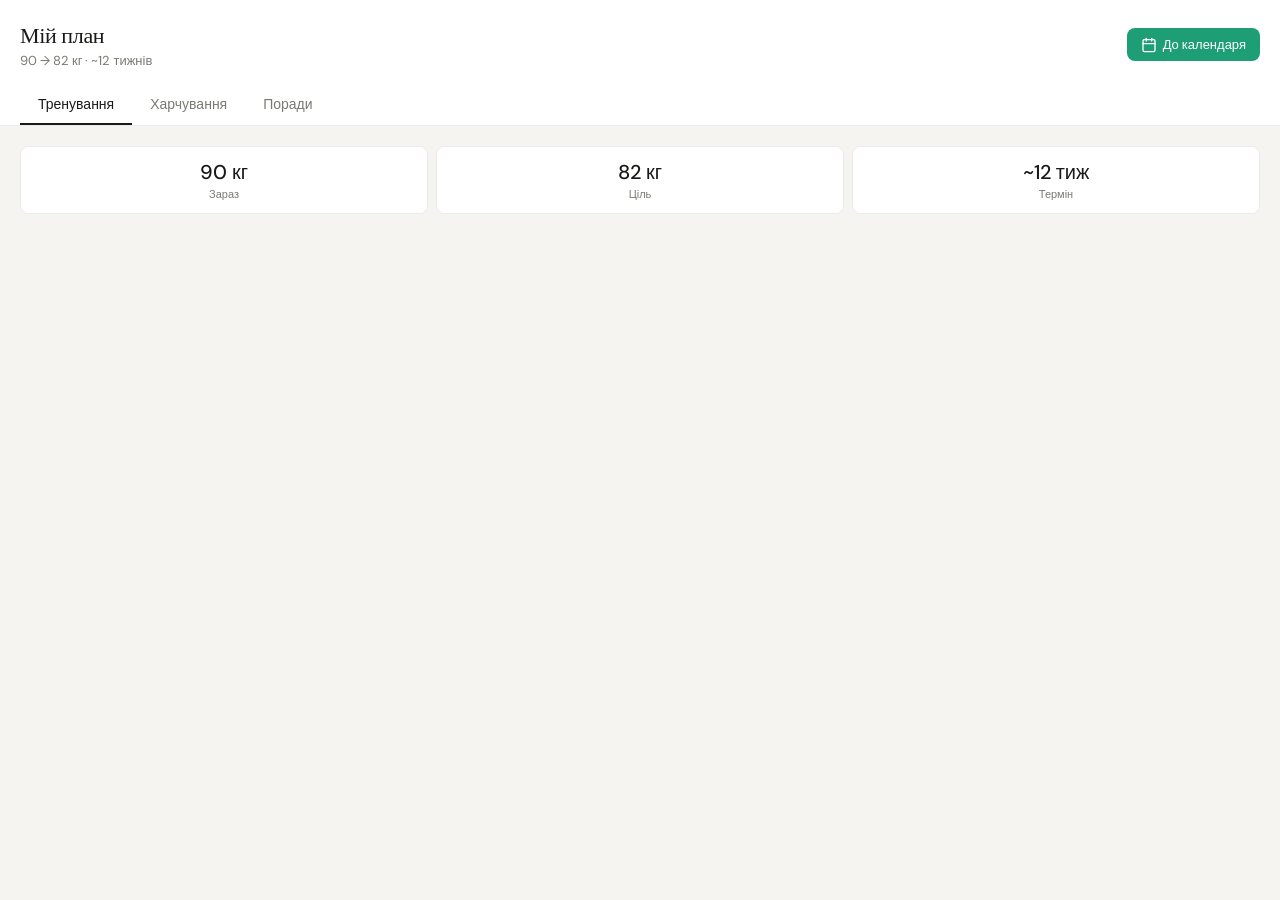
==== index.html @ 02385c47 "first_comm" ====
<!DOCTYPE html>
<html lang="en">

<head>
    <meta charset="UTF-8">
    <meta name="viewport" content="width=device-width, initial-scale=1.0">
    <title>Bryzhak_Plan_site</title>
    <link rel="stylesheet" href="./css/styles.css">
    <script src="./js/index.js"></script>
</head>

<body>

    <div class="header">
        <div class="header-top">
            <div>
                <div class="header-title">Мій план</div>
                <div class="header-sub">90 → 82 кг · ~12 тижнів</div>
            </div>
            <button class="cal-btn" onclick="openCalModal()">
                <svg width="16" height="16" viewBox="0 0 24 24" fill="none" stroke="currentColor" stroke-width="2"
                    stroke-linecap="round" stroke-linejoin="round">
                    <rect x="3" y="4" width="18" height="18" rx="2" />
                    <line x1="16" y1="2" x2="16" y2="6" />
                    <line x1="8" y1="2" x2="8" y2="6" />
                    <line x1="3" y1="10" x2="21" y2="10" />
                </svg>
                До календаря
            </button>
        </div>
        <div class="tabs">
            <button class="tab active" onclick="switchTab('workout')">Тренування</button>
            <button class="tab" onclick="switchTab('nutrition')">Харчування</button>
            <button class="tab" onclick="switchTab('tips')">Поради</button>
        </div>
    </div>

    <div class="content">

        <!-- WORKOUT -->
        <div id="sec-workout" class="section active">
            <div class="stats">
                <div class="stat">
                    <div class="stat-val">90 кг</div>
                    <div class="stat-lbl">Зараз</div>
                </div>
                <div class="stat">
                    <div class="stat-val">82 кг</div>
                    <div class="stat-lbl">Ціль</div>
                </div>
                <div class="stat">
                    <div class="stat-val">~12 тиж</div>
                    <div class="stat-lbl">Термін</div>
                </div>
            </div>
            <div class="week-sched" id="week-sched"></div>
            <div id="workout-content"></div>
        </div>

        <!-- NUTRITION -->
        <div id="sec-nutrition" class="section">
            <div class="note">Без яєць · ~2000–2100 ккал/день · Білок 155–170 г · 5 прийомів їжі</div>
            <div class="week-nav">
                <span class="week-nav-label">Тиждень:</span>
                <button class="wk-btn active" id="btn-w1" onclick="showWeek(1)">1</button>
                <button class="wk-btn" id="btn-w2" onclick="showWeek(2)">2</button>
            </div>
            <div id="nutrition-content"></div>
        </div>

        <!-- TIPS -->
        <div id="sec-tips" class="section">
            <div class="card">
                <div class="tip-section-title">Тренування</div>
                <div class="tip-row"><span class="tip-icon">⏱</span><span>Розминка 5–7 хв перед кожним тренуванням —
                        суглобова гімнастика + легка кардіо</span></div>
                <div class="tip-row"><span class="tip-icon">🏋</span><span>Вага гантелей: останні 2 повтори мають бути
                        важкими, але без втрати техніки</span></div>
                <div class="tip-row"><span class="tip-icon">🏃</span><span>Пробіжки у розмовному темпі — 20–30 хв
                        достатньо для жироспалювання</span></div>
                <div class="tip-row"><span class="tip-icon">⏸</span><span>Відпочинок між підходами 60–90 сек — не
                        більше, щоб пульс залишався підвищеним</span></div>
                <div class="tip-row"><span class="tip-icon">📈</span><span>Кожні 2 тижні збільшуй вагу на 1–2 кг або
                        додавай 1–2 повтори в підході</span></div>
                <div class="tip-row"><span class="tip-icon">🤸</span><span>Розтяжка 5–10 хв після тренування — знижує
                        болючість м'язів наступного дня</span></div>
            </div>
            <div class="card">
                <div class="tip-section-title">Харчування</div>
                <div class="tip-row"><span class="tip-icon">💧</span><span>Вода 2.5–3 л на день — в дні тренувань
                        обов'язково, навіть якщо не хочеться</span></div>
                <div class="tip-row"><span class="tip-icon">🕐</span><span>Їж кожні 3–4 години, не пропускай прийоми —
                        це запобігає переїданню ввечері</span></div>
                <div class="tip-row"><span class="tip-icon">🥩</span><span>Білок (курка, риба, сир, йогурт) — в кожному
                        прийомі їжі без винятку</span></div>
                <div class="tip-row"><span class="tip-icon">🌙</span><span>Вечеря: тільки білок + овочі, без каш і хліба
                        після 18:00</span></div>
                <div class="tip-row"><span class="tip-icon">🚫</span><span>Виключи цукор, солодкі напої, фастфуд і
                        алкоголь на весь період схуднення</span></div>
                <div class="tip-row"><span class="tip-icon">⚖️</span><span>Зважуйся раз на тиждень вранці натще — не
                        частіше, щоб не демотивуватись</span></div>
            </div>
            <div class="card">
                <div class="tip-section-title">Відновлення</div>
                <div class="tip-row"><span class="tip-icon">😴</span><span>Сон 7–8 годин — найважливіший фактор: без сну
                        жир горить повільно, м'язи не ростуть</span></div>
                <div class="tip-row"><span class="tip-icon">🚶</span><span>Якщо дуже болять м'язи — легка прогулянка
                        20–30 хв замість відпочинку лежачи</span></div>
                <div class="tip-row"><span class="tip-icon">❤️</span><span>Слухай тіло: різкий біль у суглобах — сигнал
                        зупинитись і перевірити техніку</span></div>
            </div>
        </div>

    </div>

    <!-- Calendar Modal -->
    <div class="modal-overlay" id="cal-modal" onclick="closeIfOverlay(event)">
        <div class="modal">
            <div class="modal-title">Додати до календаря</div>
            <div class="modal-sub">Вкажи дату першого понеділка тренувань — і я створю .ics файл з усіма тренуваннями на
                12 тижнів для Apple Calendar.</div>
            <div class="modal-label">Дата початку (понеділок)</div>
            <input type="date" class="date-input" id="start-date">
            <div class="modal-actions">
                <button class="btn-secondary" onclick="closeCalModal()">Скасувати</button>
                <button class="btn-primary" onclick="generateICS()">Завантажити .ics</button>
            </div>
        </div>
    </div>

    <div class="toast" id="toast">Файл завантажено!</div>

</body>

</html>
---- css/styles.css ----
@import url('https://fonts.googleapis.com/css2?family=DM+Sans:wght@300;400;500&family=DM+Serif+Display&display=swap');

:root {
    --bg: #f5f4f0;
    --card: #ffffff;
    --text: #1a1a18;
    --muted: #7a7a74;
    --border: rgba(0, 0, 0, 0.08);
    --teal: #1D9E75;
    --teal-bg: #E1F5EE;
    --teal-text: #085041;
    --blue: #185FA5;
    --blue-bg: #E6F1FB;
    --blue-text: #0C447C;
    --coral: #D85A30;
    --coral-bg: #FAECE7;
    --coral-text: #712B13;
    --gray-bg: #F1EFE8;
    --gray-text: #444441;
    --radius: 14px;
    --radius-sm: 8px;
}

* {
    box-sizing: border-box;
    margin: 0;
    padding: 0;
}

body {
    font-family: 'DM Sans', sans-serif;
    background: var(--bg);
    color: var(--text);
    min-height: 100vh;
    padding-bottom: 2rem;
}

/* Header */
.header {
    background: var(--card);
    border-bottom: 1px solid var(--border);
    padding: 1.25rem 1.25rem 0;
    position: sticky;
    top: 0;
    z-index: 100;
}

.header-top {
    display: flex;
    align-items: center;
    justify-content: space-between;
    margin-bottom: 1rem;
}

.header-title {
    font-family: 'DM Serif Display', serif;
    font-size: 22px;
    font-weight: 400;
    letter-spacing: -0.3px;
}

.header-sub {
    font-size: 13px;
    color: var(--muted);
    margin-top: 2px;
}

.cal-btn {
    display: flex;
    align-items: center;
    gap: 6px;
    padding: 8px 14px;
    background: var(--teal);
    color: #fff;
    border: none;
    border-radius: var(--radius-sm);
    font-family: 'DM Sans', sans-serif;
    font-size: 13px;
    font-weight: 500;
    cursor: pointer;
    white-space: nowrap;
}

.cal-btn:active {
    opacity: 0.85;
}

/* Tabs */
.tabs {
    display: flex;
    gap: 0;
    overflow-x: auto;
    scrollbar-width: none;
}

.tabs::-webkit-scrollbar {
    display: none;
}

.tab {
    padding: 10px 18px;
    font-family: 'DM Sans', sans-serif;
    font-size: 14px;
    font-weight: 400;
    color: var(--muted);
    background: none;
    border: none;
    border-bottom: 2px solid transparent;
    cursor: pointer;
    white-space: nowrap;
    transition: color 0.15s;
}

.tab.active {
    color: var(--text);
    font-weight: 500;
    border-bottom-color: var(--text);
}

/* Content */
.content {
    padding: 1.25rem;
}

.section {
    display: none;
}

.section.active {
    display: block;
}

/* Stats */
.stats {
    display: grid;
    grid-template-columns: repeat(3, 1fr);
    gap: 8px;
    margin-bottom: 1.25rem;
}

.stat {
    background: var(--card);
    border-radius: var(--radius-sm);
    padding: 0.75rem;
    text-align: center;
    border: 1px solid var(--border);
}

.stat-val {
    font-size: 20px;
    font-weight: 500;
}

.stat-lbl {
    font-size: 11px;
    color: var(--muted);
    margin-top: 2px;
}

/* Week schedule */
.week-sched {
    display: grid;
    grid-template-columns: repeat(7, 1fr);
    gap: 6px;
    margin-bottom: 1.25rem;
}

.day-pill {
    background: var(--card);
    border: 1px solid var(--border);
    border-radius: var(--radius-sm);
    padding: 8px 4px;
    text-align: center;
    cursor: pointer;
    transition: border-color 0.15s, background 0.15s;
    -webkit-tap-highlight-color: transparent;
}

.day-pill.active {
    border-color: var(--text);
    background: var(--text);
}

.day-pill.active .dp-label {
    color: #fff;
}

.day-pill.active .dp-short {
    color: rgba(255, 255, 255, 0.6);
}

.dp-label {
    font-size: 12px;
    font-weight: 500;
    margin-bottom: 5px;
}

.dp-dot {
    width: 7px;
    height: 7px;
    border-radius: 50%;
    margin: 0 auto 4px;
}

.dp-short {
    font-size: 9px;
    color: var(--muted);
    line-height: 1.2;
}

.dot-teal {
    background: var(--teal);
}

.dot-blue {
    background: var(--blue);
}

.dot-coral {
    background: var(--coral);
}

.dot-gray {
    background: #bbb;
}

/* Cards */
.card {
    background: var(--card);
    border-radius: var(--radius);
    border: 1px solid var(--border);
    padding: 1.1rem 1.25rem;
    margin-bottom: 1rem;
}

.card-header {
    display: flex;
    align-items: center;
    gap: 12px;
    margin-bottom: 1rem;
}

.card-icon {
    width: 38px;
    height: 38px;
    border-radius: var(--radius-sm);
    display: flex;
    align-items: center;
    justify-content: center;
    font-size: 18px;
    flex-shrink: 0;
}

.icon-teal {
    background: var(--teal-bg);
    color: var(--teal);
}

.icon-blue {
    background: var(--blue-bg);
    color: var(--blue);
}

.icon-coral {
    background: var(--coral-bg);
    color: var(--coral);
}

.icon-gray {
    background: var(--gray-bg);
    color: #666;
}

.card-title {
    font-size: 15px;
    font-weight: 500;
}

.card-sub {
    font-size: 12px;
    color: var(--muted);
    margin-top: 2px;
}

.ex-row {
    display: flex;
    justify-content: space-between;
    align-items: center;
    padding: 7px 0;
    border-bottom: 1px solid var(--border);
    font-size: 14px;
    gap: 8px;
}

.ex-row:last-child {
    border-bottom: none;
}

.ex-name {
    flex: 1;
}

.ex-sets {
    font-size: 12px;
    color: var(--muted);
    text-align: right;
    white-space: nowrap;
}

/* Nutrition */
.note {
    background: var(--card);
    border: 1px solid var(--border);
    border-radius: var(--radius-sm);
    padding: 0.65rem 1rem;
    font-size: 13px;
    color: var(--muted);
    margin-bottom: 1rem;
}

.week-nav {
    display: flex;
    align-items: center;
    gap: 8px;
    margin-bottom: 1rem;
}

.week-nav-label {
    font-size: 14px;
    font-weight: 500;
}

.wk-btn {
    padding: 5px 16px;
    font-size: 13px;
    font-family: 'DM Sans', sans-serif;
    border: 1px solid var(--border);
    border-radius: var(--radius-sm);
    background: var(--card);
    color: var(--muted);
    cursor: pointer;
}

.wk-btn.active {
    background: var(--text);
    color: #fff;
    border-color: var(--text);
}

.meal-grid {
    display: grid;
    grid-template-columns: 1fr 1fr;
    gap: 8px;
}

.meal-card {
    background: var(--bg);
    border-radius: var(--radius-sm);
    padding: 0.7rem 0.85rem;
    font-size: 13px;
}

.meal-time {
    font-size: 10px;
    color: var(--muted);
    margin-bottom: 2px;
}

.meal-name {
    font-weight: 500;
    margin-bottom: 2px;
    font-size: 13px;
}

.meal-desc {
    color: var(--muted);
    font-size: 11px;
    line-height: 1.4;
}

/* Tips */
.tip-row {
    display: flex;
    gap: 10px;
    padding: 6px 0;
    border-bottom: 1px solid var(--border);
    font-size: 13px;
    line-height: 1.5;
    color: var(--text);
}

.tip-row:last-child {
    border-bottom: none;
}

.tip-icon {
    color: var(--muted);
    flex-shrink: 0;
    font-size: 16px;
    margin-top: 1px;
}

.tip-section-title {
    font-size: 15px;
    font-weight: 500;
    margin-bottom: 0.75rem;
}

/* Calendar modal */
.modal-overlay {
    display: none;
    position: fixed;
    inset: 0;
    background: rgba(0, 0, 0, 0.4);
    z-index: 200;
    align-items: flex-end;
    justify-content: center;
}

.modal-overlay.open {
    display: flex;
}

.modal {
    background: var(--card);
    border-radius: var(--radius) var(--radius) 0 0;
    padding: 1.5rem 1.25rem;
    width: 100%;
    max-width: 480px;
}

.modal-title {
    font-family: 'DM Serif Display', serif;
    font-size: 20px;
    margin-bottom: 0.5rem;
}

.modal-sub {
    font-size: 14px;
    color: var(--muted);
    margin-bottom: 1.25rem;
    line-height: 1.5;
}

.modal-label {
    font-size: 13px;
    font-weight: 500;
    margin-bottom: 6px;
    color: var(--muted);
}

.date-input {
    width: 100%;
    padding: 10px 14px;
    border: 1px solid var(--border);
    border-radius: var(--radius-sm);
    font-family: 'DM Sans', sans-serif;
    font-size: 15px;
    background: var(--bg);
    color: var(--text);
    margin-bottom: 1rem;
    -webkit-appearance: none;
}

.modal-actions {
    display: flex;
    gap: 10px;
}

.btn-primary {
    flex: 1;
    padding: 12px;
    background: var(--teal);
    color: #fff;
    border: none;
    border-radius: var(--radius-sm);
    font-family: 'DM Sans', sans-serif;
    font-size: 15px;
    font-weight: 500;
    cursor: pointer;
}

.btn-secondary {
    padding: 12px 20px;
    background: var(--bg);
    color: var(--muted);
    border: 1px solid var(--border);
    border-radius: var(--radius-sm);
    font-family: 'DM Sans', sans-serif;
    font-size: 15px;
    cursor: pointer;
}

.toast {
    display: none;
    position: fixed;
    bottom: 1.5rem;
    left: 50%;
    transform: translateX(-50%);
    background: var(--text);
    color: #fff;
    padding: 10px 20px;
    border-radius: 100px;
    font-size: 13px;
    z-index: 300;
    white-space: nowrap;
}

.toast.show {
    display: block;
}
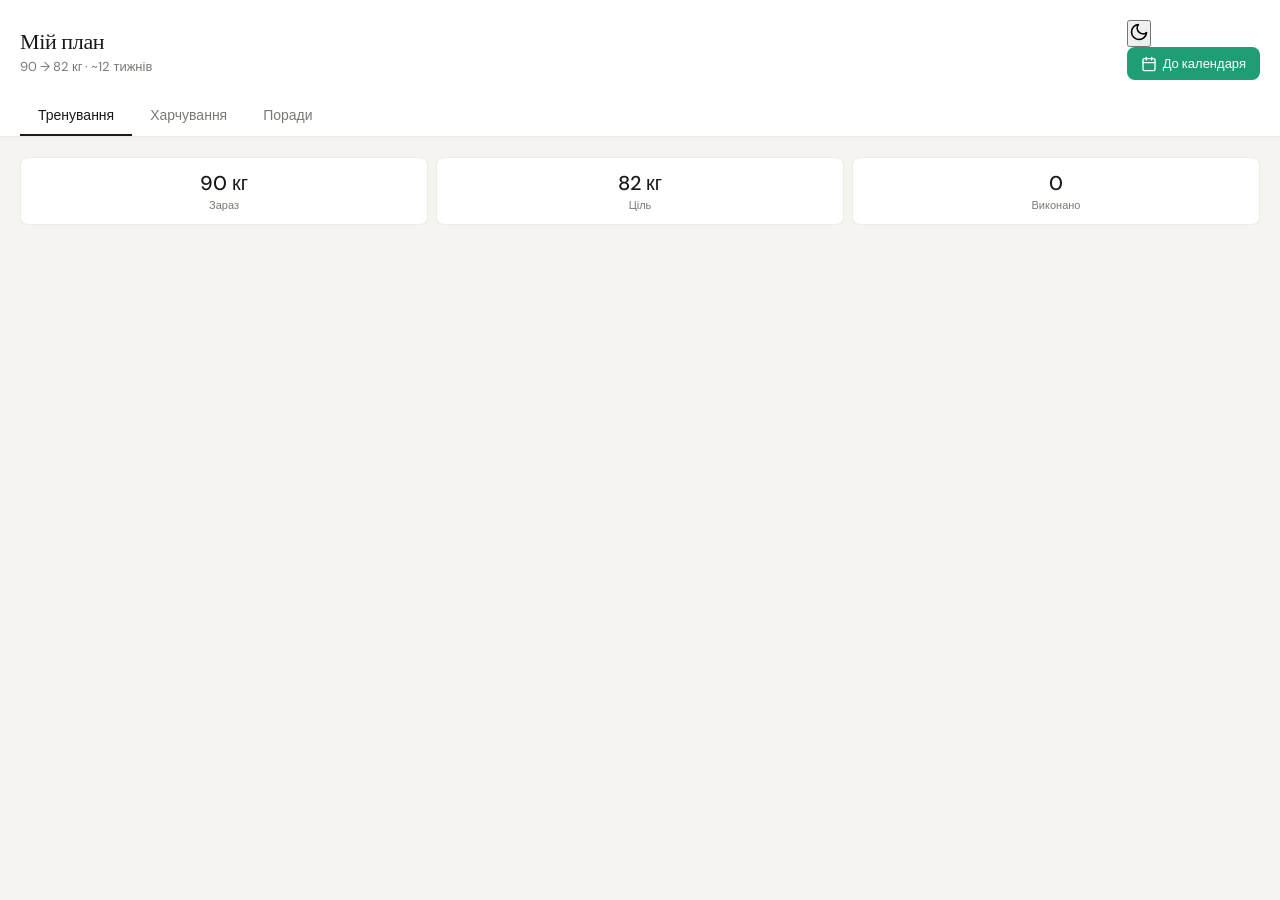
==== commit 2331c8fb: "new_icon" ====
--- a/index.html
+++ b/index.html
@@ -1,44 +1,81 @@
 <!DOCTYPE html>
-<html lang="en">
+<html lang="uk">
 
 <head>
     <meta charset="UTF-8">
     <meta name="viewport" content="width=device-width, initial-scale=1.0">
-    <title>Bryzhak_Plan_site</title>
+    <title>Мій план тренувань</title>
+
+    <!-- PWA -->
+    <link rel="manifest" href="manifest.json">
+    <meta name="theme-color" content="#1D9E75" id="theme-color-meta">
+    <meta name="apple-mobile-web-app-capable" content="yes">
+    <meta name="apple-mobile-web-app-status-bar-style" content="default">
+    <meta name="apple-mobile-web-app-title" content="Тренування">
+    <link rel="apple-touch-icon" href=".//icons/main-icon-192.png">
+
+    <!-- Styles -->
     <link rel="stylesheet" href="./css/styles.css">
-    <script src="./js/index.js"></script>
+    <link rel="preconnect" href="https://fonts.googleapis.com">
+    <link rel="preconnect" href="https://fonts.gstatic.com" crossorigin>
+    <link href="https://fonts.googleapis.com/css2?family=DM+Sans:wght@300;400;500&family=DM+Serif+Display&display=swap"
+        rel="stylesheet">
 </head>
 
 <body>
 
-    <div class="header">
+    <!-- HEADER -->
+    <header class="header">
         <div class="header-top">
             <div>
-                <div class="header-title">Мій план</div>
-                <div class="header-sub">90 → 82 кг · ~12 тижнів</div>
+                <h1 class="header-title">Мій план</h1>
+                <p class="header-sub">90 → 82 кг · ~12 тижнів</p>
             </div>
-            <button class="cal-btn" onclick="openCalModal()">
-                <svg width="16" height="16" viewBox="0 0 24 24" fill="none" stroke="currentColor" stroke-width="2"
-                    stroke-linecap="round" stroke-linejoin="round">
-                    <rect x="3" y="4" width="18" height="18" rx="2" />
-                    <line x1="16" y1="2" x2="16" y2="6" />
-                    <line x1="8" y1="2" x2="8" y2="6" />
-                    <line x1="3" y1="10" x2="21" y2="10" />
-                </svg>
-                До календаря
-            </button>
+            <div class="header-actions">
+                <!-- Dark theme toggle -->
+                <button class="icon-btn" id="theme-toggle" onclick="toggleTheme()" aria-label="Змінити тему">
+                    <svg id="icon-sun" width="20" height="20" viewBox="0 0 24 24" fill="none" stroke="currentColor"
+                        stroke-width="2" stroke-linecap="round" stroke-linejoin="round" style="display:none">
+                        <circle cx="12" cy="12" r="5" />
+                        <line x1="12" y1="1" x2="12" y2="3" />
+                        <line x1="12" y1="21" x2="12" y2="23" />
+                        <line x1="4.22" y1="4.22" x2="5.64" y2="5.64" />
+                        <line x1="18.36" y1="18.36" x2="19.78" y2="19.78" />
+                        <line x1="1" y1="12" x2="3" y2="12" />
+                        <line x1="21" y1="12" x2="23" y2="12" />
+                        <line x1="4.22" y1="19.78" x2="5.64" y2="18.36" />
+                        <line x1="18.36" y1="5.64" x2="19.78" y2="4.22" />
+                    </svg>
+                    <svg id="icon-moon" width="20" height="20" viewBox="0 0 24 24" fill="none" stroke="currentColor"
+                        stroke-width="2" stroke-linecap="round" stroke-linejoin="round">
+                        <path d="M21 12.79A9 9 0 1 1 11.21 3 7 7 0 0 0 21 12.79z" />
+                    </svg>
+                </button>
+                <!-- Calendar button -->
+                <button class="cal-btn" onclick="openCalModal()">
+                    <svg width="16" height="16" viewBox="0 0 24 24" fill="none" stroke="currentColor" stroke-width="2"
+                        stroke-linecap="round" stroke-linejoin="round">
+                        <rect x="3" y="4" width="18" height="18" rx="2" />
+                        <line x1="16" y1="2" x2="16" y2="6" />
+                        <line x1="8" y1="2" x2="8" y2="6" />
+                        <line x1="3" y1="10" x2="21" y2="10" />
+                    </svg>
+                    До календаря
+                </button>
+            </div>
         </div>
-        <div class="tabs">
+        <nav class="tabs">
             <button class="tab active" onclick="switchTab('workout')">Тренування</button>
             <button class="tab" onclick="switchTab('nutrition')">Харчування</button>
             <button class="tab" onclick="switchTab('tips')">Поради</button>
-        </div>
-    </div>
+        </nav>
+    </header>
 
-    <div class="content">
+    <!-- MAIN -->
+    <main class="content">
 
         <!-- WORKOUT -->
-        <div id="sec-workout" class="section active">
+        <section id="sec-workout" class="section active">
             <div class="stats">
                 <div class="stat">
                     <div class="stat-val">90 кг</div>
@@ -48,30 +85,30 @@
                     <div class="stat-val">82 кг</div>
                     <div class="stat-lbl">Ціль</div>
                 </div>
-                <div class="stat">
-                    <div class="stat-val">~12 тиж</div>
-                    <div class="stat-lbl">Термін</div>
+                <div class="stat" id="stat-done">
+                    <div class="stat-val" id="stat-done-val">0</div>
+                    <div class="stat-lbl">Виконано</div>
                 </div>
             </div>
             <div class="week-sched" id="week-sched"></div>
             <div id="workout-content"></div>
-        </div>
+        </section>
 
         <!-- NUTRITION -->
-        <div id="sec-nutrition" class="section">
-            <div class="note">Без яєць · ~2000–2100 ккал/день · Білок 155–170 г · 5 прийомів їжі</div>
+        <section id="sec-nutrition" class="section">
+            <p class="note">Без яєць · ~2000–2100 ккал/день · Білок 155–170 г · 5 прийомів їжі</p>
             <div class="week-nav">
                 <span class="week-nav-label">Тиждень:</span>
                 <button class="wk-btn active" id="btn-w1" onclick="showWeek(1)">1</button>
                 <button class="wk-btn" id="btn-w2" onclick="showWeek(2)">2</button>
             </div>
             <div id="nutrition-content"></div>
-        </div>
+        </section>
 
         <!-- TIPS -->
-        <div id="sec-tips" class="section">
+        <section id="sec-tips" class="section">
             <div class="card">
-                <div class="tip-section-title">Тренування</div>
+                <h2 class="tip-section-title">Тренування</h2>
                 <div class="tip-row"><span class="tip-icon">⏱</span><span>Розминка 5–7 хв перед кожним тренуванням —
                         суглобова гімнастика + легка кардіо</span></div>
                 <div class="tip-row"><span class="tip-icon">🏋</span><span>Вага гантелей: останні 2 повтори мають бути
@@ -86,7 +123,7 @@
                         болючість м'язів наступного дня</span></div>
             </div>
             <div class="card">
-                <div class="tip-section-title">Харчування</div>
+                <h2 class="tip-section-title">Харчування</h2>
                 <div class="tip-row"><span class="tip-icon">💧</span><span>Вода 2.5–3 л на день — в дні тренувань
                         обов'язково, навіть якщо не хочеться</span></div>
                 <div class="tip-row"><span class="tip-icon">🕐</span><span>Їж кожні 3–4 години, не пропускай прийоми —
@@ -101,7 +138,7 @@
                         частіше, щоб не демотивуватись</span></div>
             </div>
             <div class="card">
-                <div class="tip-section-title">Відновлення</div>
+                <h2 class="tip-section-title">Відновлення</h2>
                 <div class="tip-row"><span class="tip-icon">😴</span><span>Сон 7–8 годин — найважливіший фактор: без сну
                         жир горить повільно, м'язи не ростуть</span></div>
                 <div class="tip-row"><span class="tip-icon">🚶</span><span>Якщо дуже болять м'язи — легка прогулянка
@@ -109,17 +146,17 @@
                 <div class="tip-row"><span class="tip-icon">❤️</span><span>Слухай тіло: різкий біль у суглобах — сигнал
                         зупинитись і перевірити техніку</span></div>
             </div>
-        </div>
+        </section>
 
-    </div>
+    </main>
 
-    <!-- Calendar Modal -->
+    <!-- CALENDAR MODAL -->
     <div class="modal-overlay" id="cal-modal" onclick="closeIfOverlay(event)">
         <div class="modal">
-            <div class="modal-title">Додати до календаря</div>
-            <div class="modal-sub">Вкажи дату першого понеділка тренувань — і я створю .ics файл з усіма тренуваннями на
-                12 тижнів для Apple Calendar.</div>
-            <div class="modal-label">Дата початку (понеділок)</div>
+            <h2 class="modal-title">Додати до календаря</h2>
+            <p class="modal-sub">Вкажи дату першого понеділка — я створю .ics файл з тренуваннями на 12 тижнів для Apple
+                Calendar.</p>
+            <label class="modal-label" for="start-date">Дата початку (понеділок)</label>
             <input type="date" class="date-input" id="start-date">
             <div class="modal-actions">
                 <button class="btn-secondary" onclick="closeCalModal()">Скасувати</button>
@@ -128,8 +165,10 @@
         </div>
     </div>
 
-    <div class="toast" id="toast">Файл завантажено!</div>
+    <div class="toast" id="toast"></div>
 
+    <script src="js/data.js"></script>
+    <script src="js/app.js"></script>
 </body>
 
 </html>
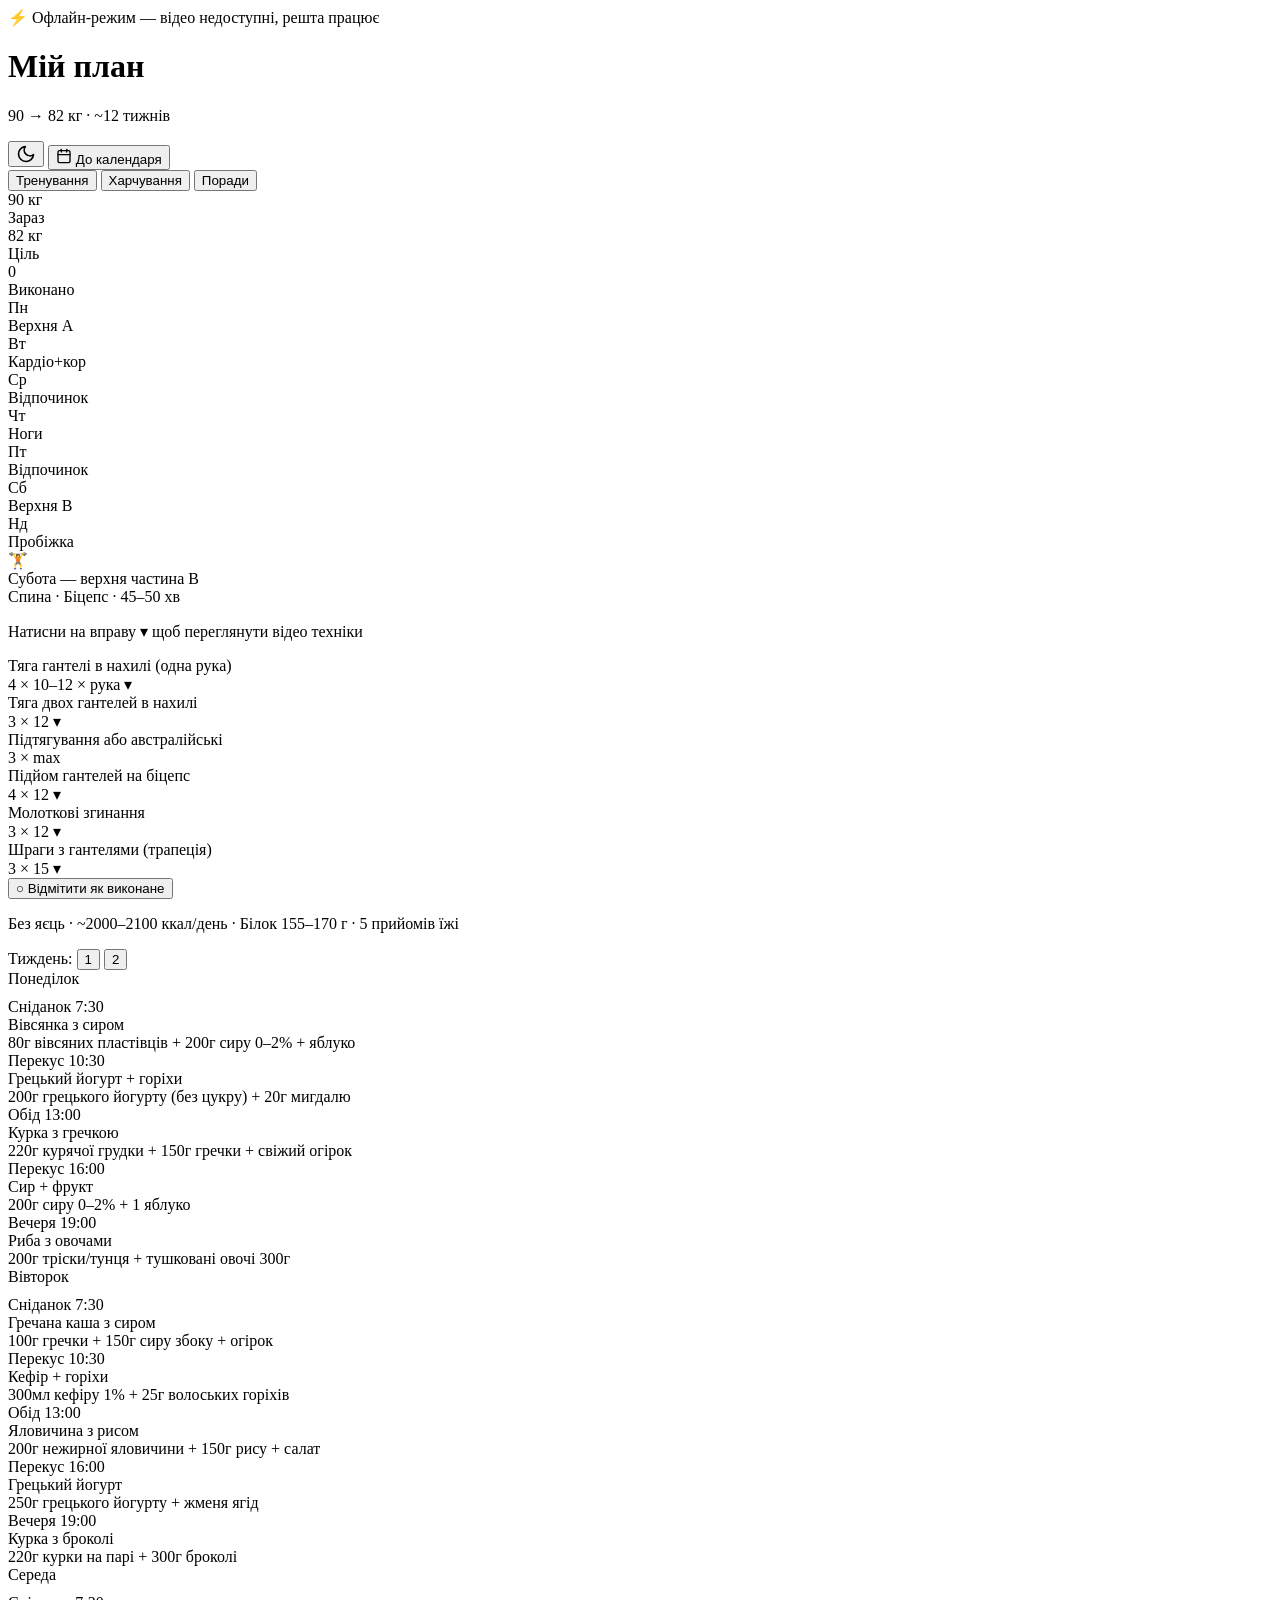
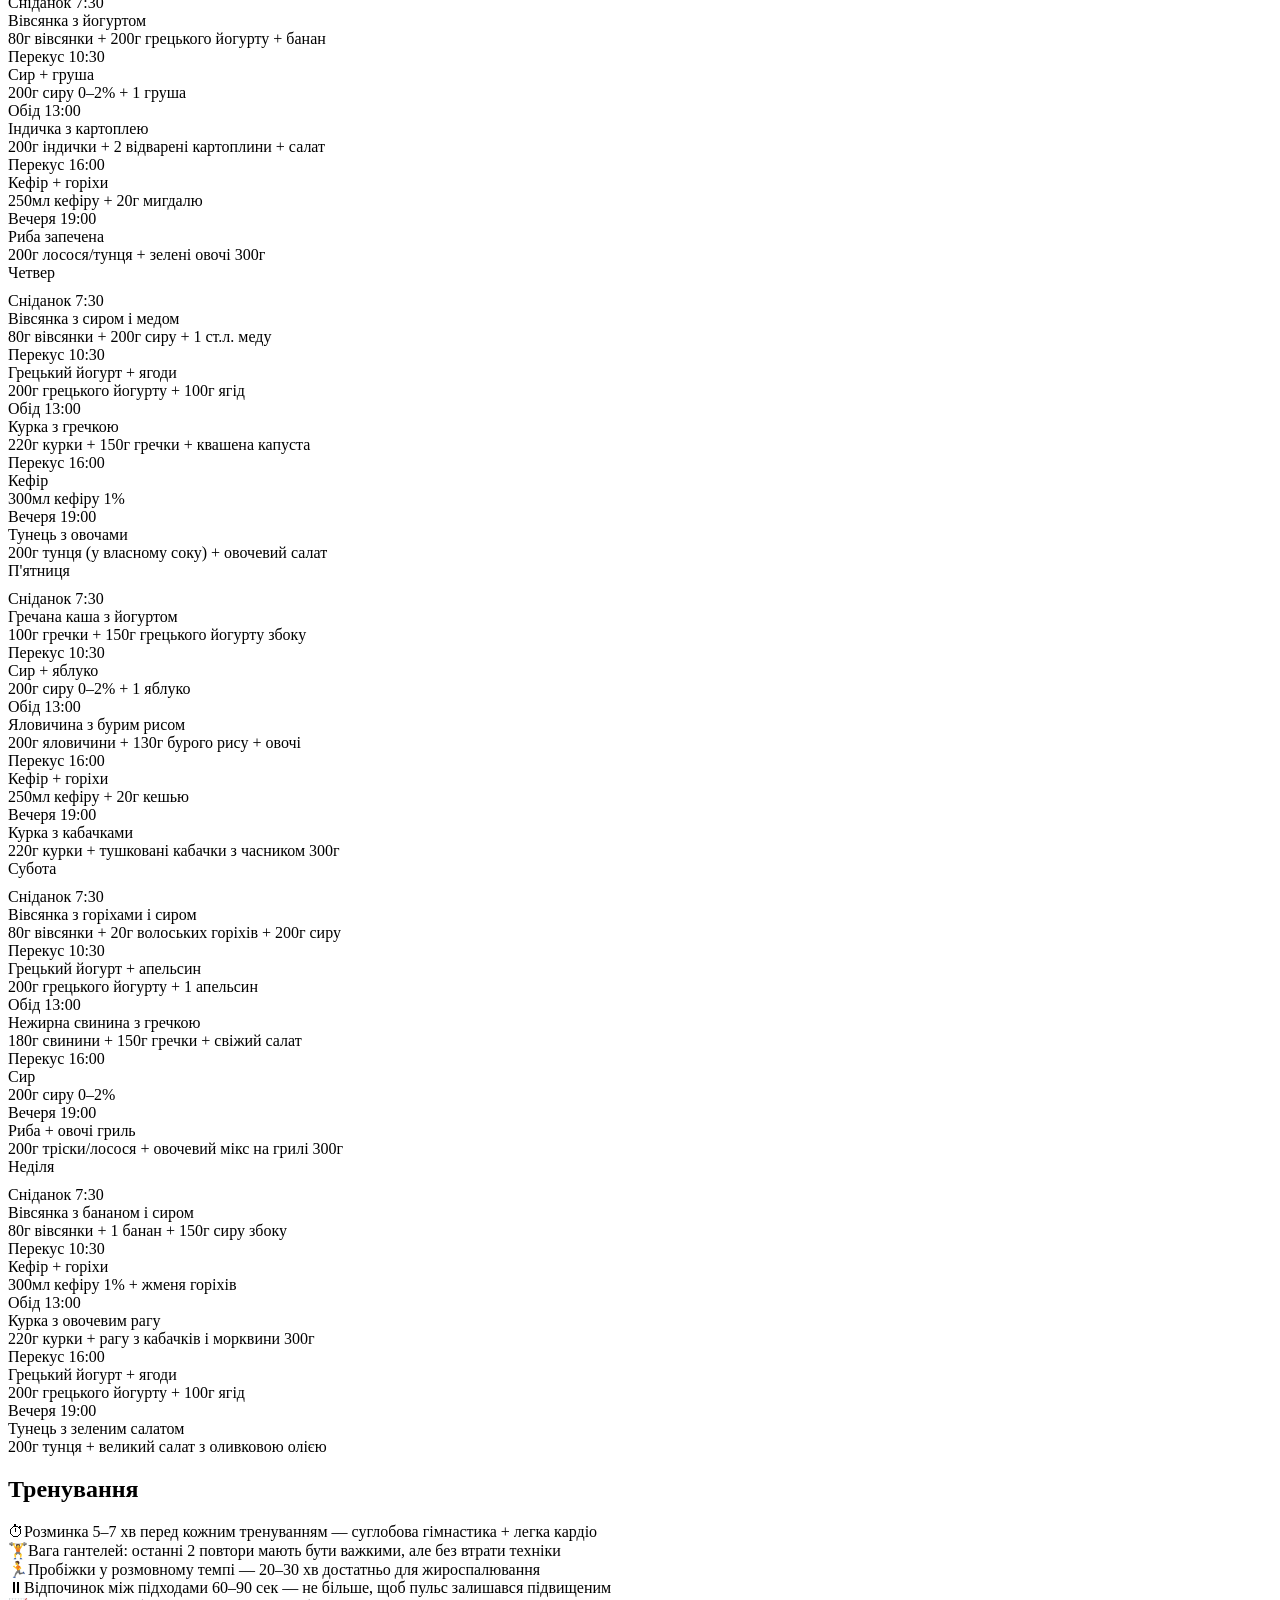
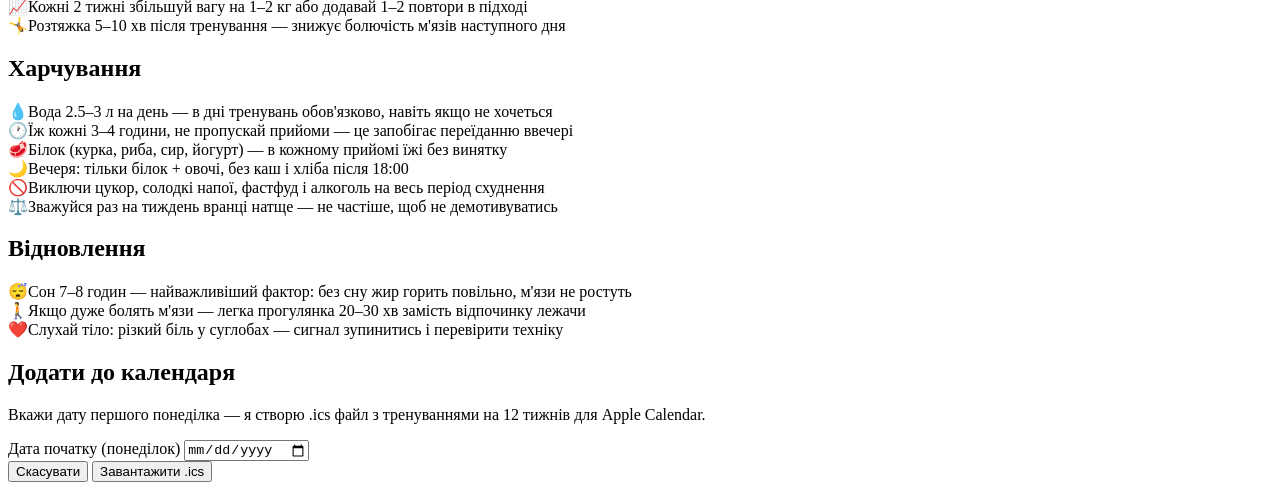
==== commit 1ec62a9a: "train_video" ====
--- a/index.html
+++ b/index.html
@@ -12,10 +12,10 @@
     <meta name="apple-mobile-web-app-capable" content="yes">
     <meta name="apple-mobile-web-app-status-bar-style" content="default">
     <meta name="apple-mobile-web-app-title" content="Тренування">
-    <link rel="apple-touch-icon" href=".//icons/main-icon-192.png">
+    <link rel="apple-touch-icon" href="icons/icon-192.png">
 
     <!-- Styles -->
-    <link rel="stylesheet" href="./css/styles.css">
+    <link rel="stylesheet" href="css/style.css">
     <link rel="preconnect" href="https://fonts.googleapis.com">
     <link rel="preconnect" href="https://fonts.gstatic.com" crossorigin>
     <link href="https://fonts.googleapis.com/css2?family=DM+Sans:wght@300;400;500&family=DM+Serif+Display&display=swap"
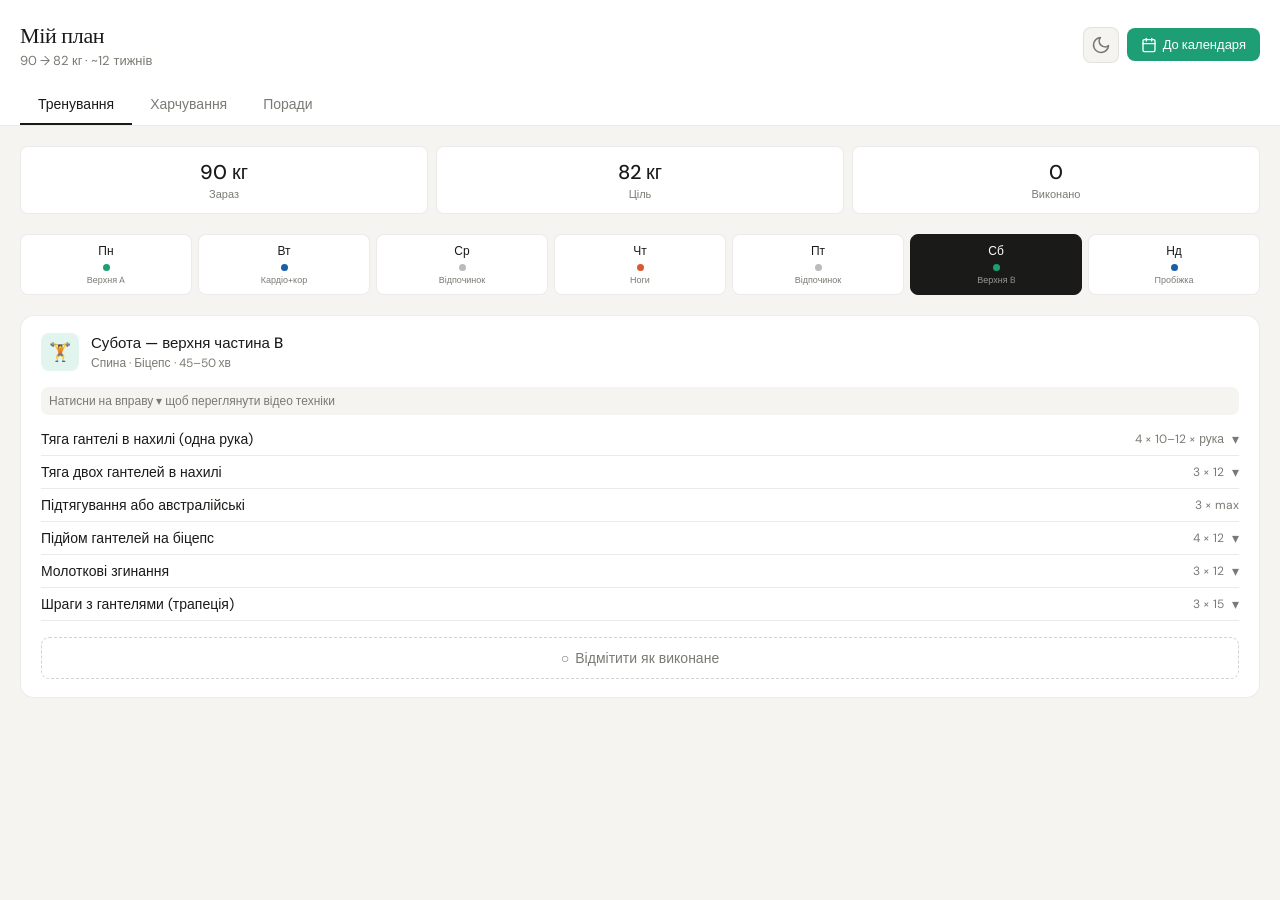
==== commit f6ab536e: "111" ====
--- a/index.html
+++ b/index.html
@@ -12,10 +12,10 @@
     <meta name="apple-mobile-web-app-capable" content="yes">
     <meta name="apple-mobile-web-app-status-bar-style" content="default">
     <meta name="apple-mobile-web-app-title" content="Тренування">
-    <link rel="apple-touch-icon" href="icons/icon-192.png">
+    <link rel="apple-touch-icon" href="icons/main-icon-192.png">
 
     <!-- Styles -->
-    <link rel="stylesheet" href="css/style.css">
+    <link rel="stylesheet" href="./css/styles.css">
     <link rel="preconnect" href="https://fonts.googleapis.com">
     <link rel="preconnect" href="https://fonts.gstatic.com" crossorigin>
     <link href="https://fonts.googleapis.com/css2?family=DM+Sans:wght@300;400;500&family=DM+Serif+Display&display=swap"
@@ -167,8 +167,8 @@
 
     <div class="toast" id="toast"></div>
 
-    <script src="js/data.js"></script>
-    <script src="js/app.js"></script>
+    <script src="./js/data.js"></script>
+    <script src="./js/app.js"></script>
 </body>
 
 </html>
--- a/css/styles.css
+++ b/css/styles.css
@@ -0,0 +1,972 @@
+/* =====================
+   VARIABLES — LIGHT THEME
+   ===================== */
+:root {
+    --bg: #f5f4f0;
+    --card: #ffffff;
+    --text: #1a1a18;
+    --muted: #7a7a74;
+    --border: rgba(0, 0, 0, 0.08);
+    --border-strong: rgba(0, 0, 0, 0.18);
+    --teal: #1D9E75;
+    --teal-bg: #E1F5EE;
+    --teal-text: #085041;
+    --blue: #185FA5;
+    --blue-bg: #E6F1FB;
+    --coral: #D85A30;
+    --coral-bg: #FAECE7;
+    --coral-text: #712B13;
+    --gray-bg: #F1EFE8;
+    --done-bg: #E1F5EE;
+    --done-border: #1D9E75;
+    --done-text: #085041;
+    --radius: 14px;
+    --radius-sm: 8px;
+    --font: 'DM Sans', sans-serif;
+    --font-serif: 'DM Serif Display', serif;
+    --transition: 0.2s ease;
+}
+
+/* =====================
+   DARK THEME
+   ===================== */
+body.dark {
+    --bg: #141413;
+    --card: #1e1e1c;
+    --text: #f0efea;
+    --muted: #8a8a84;
+    --border: rgba(255, 255, 255, 0.08);
+    --border-strong: rgba(255, 255, 255, 0.18);
+    --teal-bg: #0a2e22;
+    --teal-text: #5DCAA5;
+    --blue-bg: #0c2340;
+    --coral-bg: #2e1208;
+    --coral-text: #F0997B;
+    --gray-bg: #252523;
+    --done-bg: #0a2e22;
+    --done-border: #1D9E75;
+    --done-text: #5DCAA5;
+}
+
+/* =====================
+   RESET
+   ===================== */
+*,
+*::before,
+*::after {
+    box-sizing: border-box;
+    margin: 0;
+    padding: 0;
+}
+
+body {
+    font-family: var(--font);
+    background: var(--bg);
+    color: var(--text);
+    min-height: 100vh;
+    padding-bottom: 3rem;
+    -webkit-font-smoothing: antialiased;
+    transition: background var(--transition), color var(--transition);
+}
+
+/* =====================
+   HEADER
+   ===================== */
+.header {
+    background: var(--card);
+    border-bottom: 1px solid var(--border);
+    padding: 1.25rem 1.25rem 0;
+    position: sticky;
+    top: 0;
+    z-index: 100;
+    transition: background var(--transition), border-color var(--transition);
+}
+
+.header-top {
+    display: flex;
+    align-items: center;
+    justify-content: space-between;
+    margin-bottom: 1rem;
+}
+
+.header-title {
+    font-family: var(--font-serif);
+    font-size: 22px;
+    font-weight: 400;
+    letter-spacing: -0.3px;
+    color: var(--text);
+}
+
+.header-sub {
+    font-size: 13px;
+    color: var(--muted);
+    margin-top: 2px;
+}
+
+.header-actions {
+    display: flex;
+    align-items: center;
+    gap: 8px;
+}
+
+/* =====================
+   ICON BUTTON (theme toggle)
+   ===================== */
+.icon-btn {
+    width: 36px;
+    height: 36px;
+    display: flex;
+    align-items: center;
+    justify-content: center;
+    background: var(--bg);
+    border: 1px solid var(--border);
+    border-radius: var(--radius-sm);
+    cursor: pointer;
+    color: var(--muted);
+    transition: background var(--transition), color var(--transition);
+    flex-shrink: 0;
+}
+
+.icon-btn:active {
+    opacity: 0.7;
+}
+
+/* =====================
+   CALENDAR BUTTON
+   ===================== */
+.cal-btn {
+    display: flex;
+    align-items: center;
+    gap: 6px;
+    padding: 8px 14px;
+    background: var(--teal);
+    color: #fff;
+    border: none;
+    border-radius: var(--radius-sm);
+    font-family: var(--font);
+    font-size: 13px;
+    font-weight: 500;
+    cursor: pointer;
+    white-space: nowrap;
+    transition: opacity 0.15s;
+}
+
+.cal-btn:active {
+    opacity: 0.85;
+}
+
+/* =====================
+   TABS
+   ===================== */
+.tabs {
+    display: flex;
+    overflow-x: auto;
+    scrollbar-width: none;
+}
+
+.tabs::-webkit-scrollbar {
+    display: none;
+}
+
+.tab {
+    padding: 10px 18px;
+    font-family: var(--font);
+    font-size: 14px;
+    font-weight: 400;
+    color: var(--muted);
+    background: none;
+    border: none;
+    border-bottom: 2px solid transparent;
+    cursor: pointer;
+    white-space: nowrap;
+    transition: color 0.15s;
+}
+
+.tab.active {
+    color: var(--text);
+    font-weight: 500;
+    border-bottom-color: var(--text);
+}
+
+/* =====================
+   CONTENT & SECTIONS
+   ===================== */
+.content {
+    padding: 1.25rem;
+}
+
+.section {
+    display: none;
+}
+
+.section.active {
+    display: block;
+}
+
+/* =====================
+   STATS
+   ===================== */
+.stats {
+    display: grid;
+    grid-template-columns: repeat(3, 1fr);
+    gap: 8px;
+    margin-bottom: 1.25rem;
+}
+
+.stat {
+    background: var(--card);
+    border-radius: var(--radius-sm);
+    padding: 0.75rem;
+    text-align: center;
+    border: 1px solid var(--border);
+    transition: background var(--transition);
+}
+
+.stat-val {
+    font-size: 20px;
+    font-weight: 500;
+}
+
+.stat-lbl {
+    font-size: 11px;
+    color: var(--muted);
+    margin-top: 2px;
+}
+
+/* =====================
+   WEEK SCHEDULE
+   ===================== */
+.week-sched {
+    display: grid;
+    grid-template-columns: repeat(7, 1fr);
+    gap: 6px;
+    margin-bottom: 1.25rem;
+}
+
+.day-pill {
+    background: var(--card);
+    border: 1px solid var(--border);
+    border-radius: var(--radius-sm);
+    padding: 8px 4px;
+    text-align: center;
+    cursor: pointer;
+    transition: border-color 0.15s, background 0.15s;
+    -webkit-tap-highlight-color: transparent;
+    position: relative;
+}
+
+.day-pill.active {
+    border-color: var(--text);
+    background: var(--text);
+}
+
+.day-pill.active .dp-label {
+    color: #fff;
+}
+
+.day-pill.active .dp-short {
+    color: rgba(255, 255, 255, 0.55);
+}
+
+/* Done checkmark on day pill */
+.day-pill.done::after {
+    content: '✓';
+    position: absolute;
+    top: -6px;
+    right: -4px;
+    background: var(--teal);
+    color: #fff;
+    font-size: 9px;
+    width: 16px;
+    height: 16px;
+    border-radius: 50%;
+    display: flex;
+    align-items: center;
+    justify-content: center;
+    line-height: 16px;
+}
+
+.dp-label {
+    font-size: 12px;
+    font-weight: 500;
+    margin-bottom: 5px;
+    color: var(--text);
+}
+
+.dp-dot {
+    width: 7px;
+    height: 7px;
+    border-radius: 50%;
+    margin: 0 auto 4px;
+}
+
+.dp-short {
+    font-size: 9px;
+    color: var(--muted);
+    line-height: 1.2;
+}
+
+.dot-teal {
+    background: var(--teal);
+}
+
+.dot-blue {
+    background: var(--blue);
+}
+
+.dot-coral {
+    background: var(--coral);
+}
+
+.dot-gray {
+    background: #bbb;
+}
+
+/* =====================
+   CARDS
+   ===================== */
+.card {
+    background: var(--card);
+    border-radius: var(--radius);
+    border: 1px solid var(--border);
+    padding: 1.1rem 1.25rem;
+    margin-bottom: 1rem;
+    transition: background var(--transition), border-color var(--transition);
+}
+
+/* Done state for workout card */
+.card.done-card {
+    border-color: var(--done-border);
+    background: var(--done-bg);
+}
+
+.card-header {
+    display: flex;
+    align-items: center;
+    gap: 12px;
+    margin-bottom: 1rem;
+}
+
+.card-icon {
+    width: 38px;
+    height: 38px;
+    border-radius: var(--radius-sm);
+    display: flex;
+    align-items: center;
+    justify-content: center;
+    font-size: 18px;
+    flex-shrink: 0;
+}
+
+.icon-teal {
+    background: var(--teal-bg);
+}
+
+.icon-blue {
+    background: var(--blue-bg);
+}
+
+.icon-coral {
+    background: var(--coral-bg);
+}
+
+.icon-gray {
+    background: var(--gray-bg);
+}
+
+.card-title {
+    font-size: 15px;
+    font-weight: 500;
+    color: var(--text);
+}
+
+.card-sub {
+    font-size: 12px;
+    color: var(--muted);
+    margin-top: 2px;
+}
+
+/* =====================
+   DONE BUTTON
+   ===================== */
+.done-btn {
+    width: 100%;
+    margin-top: 1rem;
+    padding: 11px;
+    border-radius: var(--radius-sm);
+    border: 1px dashed var(--border-strong);
+    background: transparent;
+    font-family: var(--font);
+    font-size: 14px;
+    font-weight: 500;
+    color: var(--muted);
+    cursor: pointer;
+    transition: all 0.2s;
+    display: flex;
+    align-items: center;
+    justify-content: center;
+    gap: 6px;
+}
+
+.done-btn:active {
+    opacity: 0.7;
+}
+
+.done-btn.marked {
+    border-style: solid;
+    border-color: var(--done-border);
+    background: var(--done-bg);
+    color: var(--done-text);
+}
+
+/* =====================
+   EXERCISE ROWS
+   ===================== */
+.ex-row {
+    display: flex;
+    justify-content: space-between;
+    align-items: center;
+    padding: 7px 0;
+    border-bottom: 1px solid var(--border);
+    font-size: 14px;
+    gap: 8px;
+}
+
+.ex-row:last-child {
+    border-bottom: none;
+}
+
+.ex-name {
+    flex: 1;
+    color: var(--text);
+}
+
+.ex-sets {
+    font-size: 12px;
+    color: var(--muted);
+    text-align: right;
+    white-space: nowrap;
+}
+
+/* =====================
+   NUTRITION
+   ===================== */
+.note {
+    background: var(--card);
+    border: 1px solid var(--border);
+    border-radius: var(--radius-sm);
+    padding: 0.65rem 1rem;
+    font-size: 13px;
+    color: var(--muted);
+    margin-bottom: 1rem;
+    transition: background var(--transition);
+}
+
+.week-nav {
+    display: flex;
+    align-items: center;
+    gap: 8px;
+    margin-bottom: 1rem;
+}
+
+.week-nav-label {
+    font-size: 14px;
+    font-weight: 500;
+    color: var(--text);
+}
+
+.wk-btn {
+    padding: 5px 16px;
+    font-size: 13px;
+    font-family: var(--font);
+    border: 1px solid var(--border);
+    border-radius: var(--radius-sm);
+    background: var(--card);
+    color: var(--muted);
+    cursor: pointer;
+    transition: background 0.15s, color 0.15s;
+}
+
+.wk-btn.active {
+    background: var(--text);
+    color: var(--card);
+    border-color: var(--text);
+}
+
+.meal-grid {
+    display: grid;
+    grid-template-columns: 1fr 1fr;
+    gap: 8px;
+}
+
+.meal-card {
+    background: var(--bg);
+    border-radius: var(--radius-sm);
+    padding: 0.7rem 0.85rem;
+    transition: background var(--transition);
+}
+
+.meal-time {
+    font-size: 10px;
+    color: var(--muted);
+    margin-bottom: 2px;
+}
+
+.meal-name {
+    font-weight: 500;
+    font-size: 13px;
+    margin-bottom: 2px;
+    color: var(--text);
+}
+
+.meal-desc {
+    color: var(--muted);
+    font-size: 11px;
+    line-height: 1.4;
+}
+
+/* =====================
+   TIPS
+   ===================== */
+.tip-section-title {
+    font-size: 15px;
+    font-weight: 500;
+    margin-bottom: 0.75rem;
+    color: var(--text);
+}
+
+.tip-row {
+    display: flex;
+    gap: 10px;
+    padding: 6px 0;
+    border-bottom: 1px solid var(--border);
+    font-size: 13px;
+    line-height: 1.5;
+    color: var(--text);
+}
+
+.tip-row:last-child {
+    border-bottom: none;
+}
+
+.tip-icon {
+    color: var(--muted);
+    flex-shrink: 0;
+    font-size: 16px;
+    margin-top: 1px;
+}
+
+/* =====================
+   MODAL
+   ===================== */
+.modal-overlay {
+    display: none;
+    position: fixed;
+    inset: 0;
+    background: rgba(0, 0, 0, 0.5);
+    z-index: 200;
+    align-items: flex-end;
+    justify-content: center;
+}
+
+.modal-overlay.open {
+    display: flex;
+}
+
+.modal {
+    background: var(--card);
+    border-radius: var(--radius) var(--radius) 0 0;
+    padding: 1.5rem 1.25rem 2rem;
+    width: 100%;
+    max-width: 480px;
+    transition: background var(--transition);
+}
+
+.modal-title {
+    font-family: var(--font-serif);
+    font-size: 20px;
+    font-weight: 400;
+    margin-bottom: 0.5rem;
+    color: var(--text);
+}
+
+.modal-sub {
+    font-size: 14px;
+    color: var(--muted);
+    margin-bottom: 1.25rem;
+    line-height: 1.5;
+}
+
+.modal-label {
+    display: block;
+    font-size: 13px;
+    font-weight: 500;
+    margin-bottom: 6px;
+    color: var(--muted);
+}
+
+.date-input {
+    width: 100%;
+    padding: 10px 14px;
+    border: 1px solid var(--border);
+    border-radius: var(--radius-sm);
+    font-family: var(--font);
+    font-size: 15px;
+    background: var(--bg);
+    color: var(--text);
+    margin-bottom: 1rem;
+    -webkit-appearance: none;
+}
+
+.modal-actions {
+    display: flex;
+    gap: 10px;
+}
+
+.btn-primary {
+    flex: 1;
+    padding: 12px;
+    background: var(--teal);
+    color: #fff;
+    border: none;
+    border-radius: var(--radius-sm);
+    font-family: var(--font);
+    font-size: 15px;
+    font-weight: 500;
+    cursor: pointer;
+}
+
+.btn-secondary {
+    padding: 12px 20px;
+    background: var(--bg);
+    color: var(--muted);
+    border: 1px solid var(--border);
+    border-radius: var(--radius-sm);
+    font-family: var(--font);
+    font-size: 15px;
+    cursor: pointer;
+}
+
+/* =====================
+   TOAST
+   ===================== */
+.toast {
+    display: none;
+    position: fixed;
+    bottom: 2rem;
+    left: 50%;
+    transform: translateX(-50%);
+    background: var(--text);
+    color: var(--card);
+    padding: 10px 20px;
+    border-radius: 100px;
+    font-size: 13px;
+    z-index: 300;
+    white-space: nowrap;
+    pointer-events: none;
+}
+
+.toast.show {
+    display: block;
+}
+
+/* =====================
+   OFFLINE BANNER
+   ===================== */
+.offline-banner {
+    display: none;
+    background: #FAEEDA;
+    color: #854F0B;
+    text-align: center;
+    font-size: 13px;
+    padding: 8px;
+    position: sticky;
+    top: 0;
+    z-index: 200;
+}
+
+body.dark .offline-banner {
+    background: #2e2200;
+    color: #FAC775;
+}
+
+.offline-banner.show {
+    display: block;
+}
+
+/* =====================
+   RESPONSIVE
+   ===================== */
+@media (max-width: 380px) {
+    .header-title {
+        font-size: 18px;
+    }
+
+    .cal-btn {
+        font-size: 0;
+        gap: 0;
+        padding: 8px 10px;
+    }
+
+    .cal-btn svg {
+        margin: 0;
+    }
+
+    .dp-short {
+        display: none;
+    }
+
+    .meal-grid {
+        grid-template-columns: 1fr;
+    }
+
+    .stats {
+        gap: 6px;
+    }
+
+    .stat-val {
+        font-size: 17px;
+    }
+}
+
+/* =====================
+   ACCORDION — техніка вправ
+   ===================== */
+
+/* Підказка зверху картки */
+.video-hint {
+    font-size: 12px;
+    color: var(--teal);
+    margin-bottom: 6px;
+    padding: 0 2px;
+}
+
+/* Рядок вправи з відео — клікабельний */
+.ex-row.has-video {
+    cursor: pointer;
+    -webkit-tap-highlight-color: transparent;
+    user-select: none;
+}
+
+.ex-row.has-video:active {
+    opacity: 0.7;
+}
+
+/* Права частина рядка (сети + стрілка) */
+.ex-right {
+    display: flex;
+    align-items: center;
+    gap: 6px;
+    flex-shrink: 0;
+}
+
+/* Стрілка-шеврон */
+.ex-arrow {
+    color: var(--muted);
+    flex-shrink: 0;
+    transition: transform 0.2s ease;
+}
+
+/* Стрілка повертається коли відкрито */
+.ex-row.active .ex-arrow {
+    transform: rotate(180deg);
+}
+
+/* Підсвічування активного рядка */
+.ex-row.active {
+    color: var(--teal);
+}
+
+.ex-row.active .ex-name {
+    color: var(--teal);
+}
+
+.ex-row.active .ex-sets {
+    color: var(--teal);
+    opacity: 0.7;
+}
+
+/* Accordion контейнер */
+.ex-accordion {
+    display: none;
+    padding: 10px 0 8px;
+    border-bottom: 1px solid var(--border);
+    animation: fadeIn 0.2s ease;
+}
+
+.ex-accordion.open {
+    display: block;
+}
+
+@keyframes fadeIn {
+    from {
+        opacity: 0;
+        transform: translateY(-4px);
+    }
+
+    to {
+        opacity: 1;
+        transform: translateY(0);
+    }
+}
+
+/* 16:9 обгортка для YouTube iframe */
+.yt-wrap {
+    position: relative;
+    padding-bottom: 56.25%;
+    height: 0;
+    overflow: hidden;
+    border-radius: var(--radius-sm);
+    background: var(--gray-bg);
+    margin-bottom: 8px;
+}
+
+.yt-wrap iframe {
+    position: absolute;
+    top: 0;
+    left: 0;
+    width: 100%;
+    height: 100%;
+    border: none;
+}
+
+/* Текстова підказка під відео */
+.ex-tip {
+    font-size: 12px;
+    color: var(--muted);
+    line-height: 1.6;
+    padding: 2px 2px 4px;
+    border-left: 2px solid var(--teal);
+    padding-left: 10px;
+    margin: 0;
+}
+
+/* =====================
+   YOUTUBE АКОРДЕОН (додано в v3)
+   ===================== */
+
+/* Підказка над вправами */
+.video-hint {
+    font-size: 12px;
+    color: var(--muted);
+    margin-bottom: 8px;
+    padding: 6px 8px;
+    background: var(--bg);
+    border-radius: var(--radius-sm);
+}
+
+/* Рядок вправи з відео */
+.ex-row.has-video {
+    cursor: pointer;
+    -webkit-tap-highlight-color: transparent;
+    transition: background 0.12s;
+}
+
+.ex-row.has-video:active {
+    background: var(--bg);
+}
+
+.ex-row.has-video.active {
+    background: var(--bg);
+    border-radius: var(--radius-sm);
+}
+
+/* Права частина рядка (сети + стрілка) */
+.ex-right {
+    display: flex;
+    align-items: center;
+    gap: 8px;
+}
+
+/* Стрілка-індикатор */
+.ex-arrow {
+    font-size: 14px;
+    color: var(--muted);
+    transition: transform 0.2s ease;
+    flex-shrink: 0;
+    display: inline-block;
+}
+
+.ex-row.has-video.active .ex-arrow {
+    transform: rotate(180deg);
+}
+
+/* Акордеон-блок */
+.ex-accordion {
+    display: none;
+    border-bottom: 1px solid var(--border);
+    overflow: hidden;
+}
+
+.ex-accordion.open {
+    display: block;
+    padding: 10px 0 12px;
+    animation: slideDown 0.2s ease;
+}
+
+@keyframes slideDown {
+    from {
+        opacity: 0;
+        transform: translateY(-6px);
+    }
+
+    to {
+        opacity: 1;
+        transform: translateY(0);
+    }
+}
+
+/* 16:9 контейнер для YouTube iframe */
+.yt-wrap {
+    position: relative;
+    padding-bottom: 56.25%;
+    height: 0;
+    overflow: hidden;
+    border-radius: var(--radius-sm);
+    background: #000;
+    margin-bottom: 10px;
+}
+
+.yt-wrap iframe {
+    position: absolute;
+    top: 0;
+    left: 0;
+    width: 100%;
+    height: 100%;
+    border: none;
+}
+
+/* Підказка техніки */
+.ex-tip {
+    font-size: 13px;
+    color: var(--text);
+    line-height: 1.5;
+    padding: 6px 4px;
+    display: flex;
+    gap: 8px;
+    align-items: flex-start;
+}
+
+.ex-tip-icon {
+    flex-shrink: 0;
+    font-size: 15px;
+}
+
+/* Кнопка "інше відео" */
+.ex-reload-btn {
+    display: inline-block;
+    margin-top: 6px;
+    padding: 5px 12px;
+    font-size: 12px;
+    font-family: var(--font);
+    color: var(--muted);
+    background: var(--bg);
+    border: 1px solid var(--border);
+    border-radius: 20px;
+    cursor: pointer;
+    transition: color 0.15s, border-color 0.15s;
+}
+
+.ex-reload-btn:active {
+    opacity: 0.7;
+}
